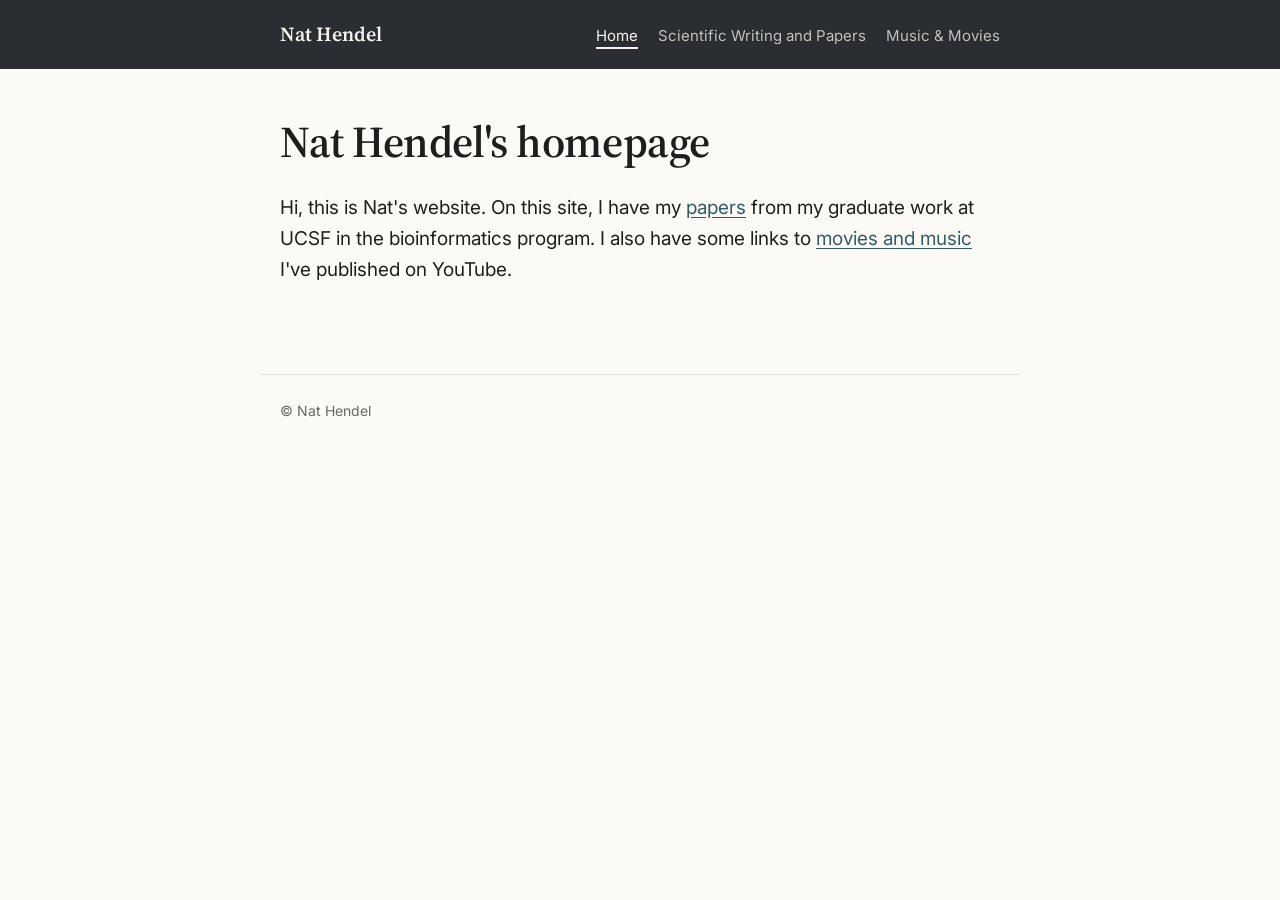
==== home/index.html @ 8e2a5ac8 "Rebuild nathendel.com as a static site Move the site off Google Sites to plain HTML/CSS for GitHub P" ====
<!doctype html>
<html lang="en">
<head>
  <meta charset="utf-8">
  <title>Nat Hendel</title>
  <link rel="canonical" href="https://www.nathendel.com/">
  <meta http-equiv="refresh" content="0; url=/">
</head>
<body><p><a href="/">Go to the homepage</a></p></body>
</html>
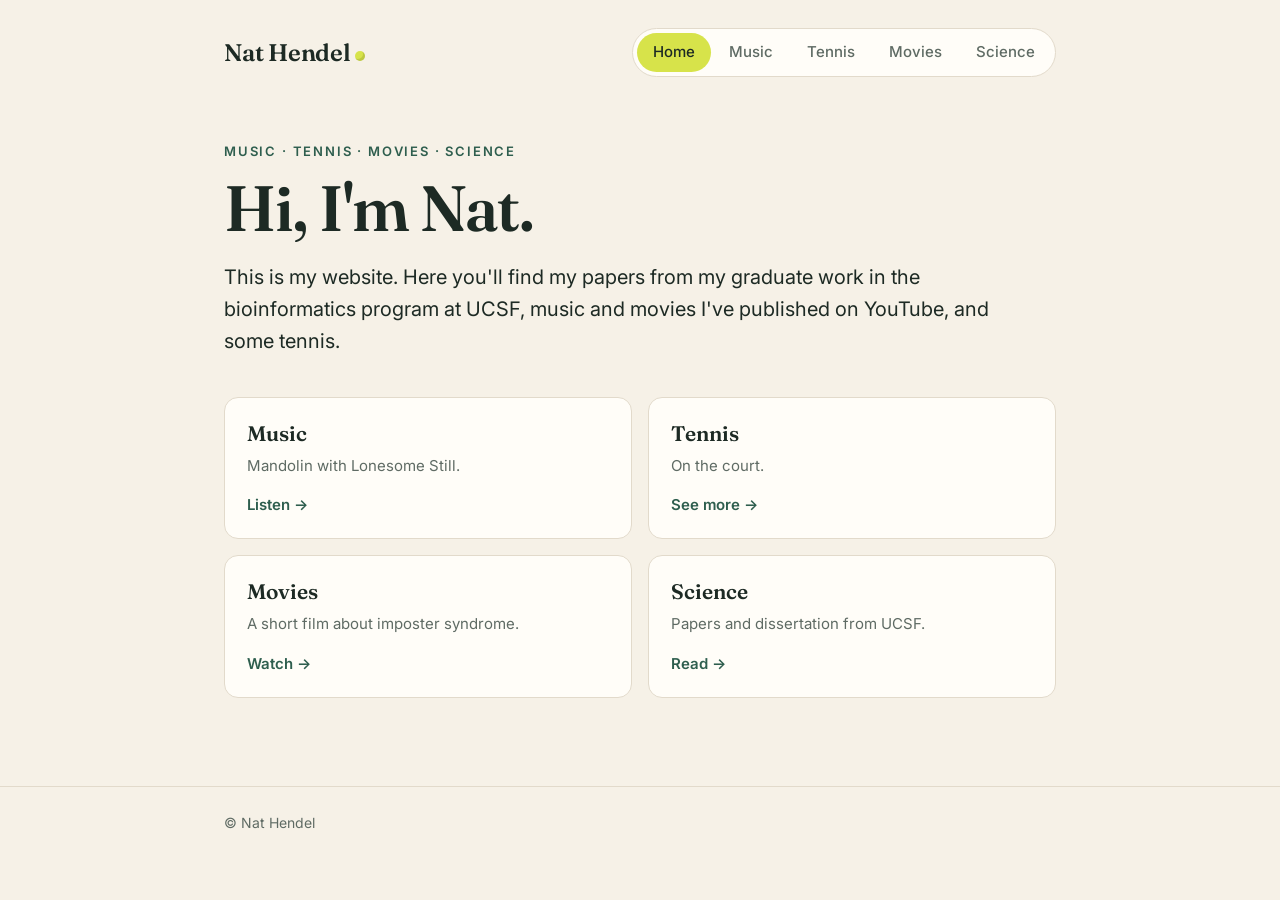
==== commit 139da8e3: "Redesign: warmer look, tabs for Music, Tennis, Movies and Science Papers move to /science/; old /mus" ====
--- a/home/index.html
+++ b/home/index.html
@@ -6,5 +6,5 @@
   <link rel="canonical" href="https://www.nathendel.com/">
   <meta http-equiv="refresh" content="0; url=/">
 </head>
-<body><p><a href="/">Go to the homepage</a></p></body>
+<body><p><a href="/">This page has moved.</a></p></body>
 </html>
